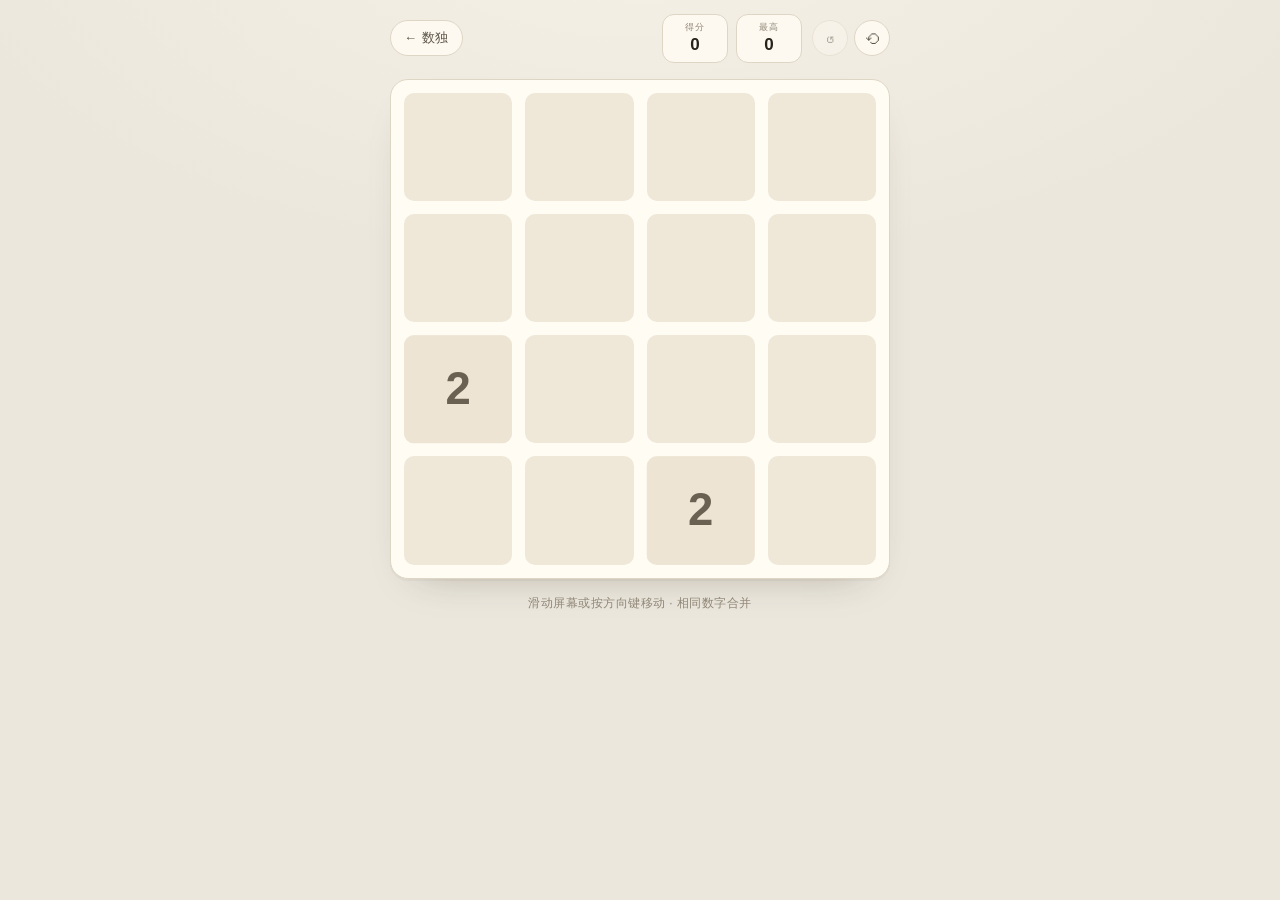
==== sudoku/2048.html @ 5904b2ea "Add update notification bar and a 2048 game with smooth transform animations" ====
<!DOCTYPE html>
<html lang="zh-CN">
<head>
<meta charset="UTF-8">
<meta name="viewport" content="width=device-width, initial-scale=1, viewport-fit=cover">
<meta name="theme-color" content="#ebe7dd">
<meta name="description" content="纸感 2048，滑动合并数字，支持撤销与最高分记录。">
<link rel="manifest" href="manifest.json">
<link rel="icon" href="icons/favicon-32.png" sizes="32x32">
<link rel="apple-touch-icon" href="icons/apple-touch-icon.png">
<title>2048 · Paper</title>
<link rel="stylesheet" href="2048.css">
</head>
<body>
<main class="game">
  <header class="bar">
    <a class="back" href="index.html" aria-label="返回数独">← 数独</a>
    <div class="scores">
      <div class="score"><span class="k">得分</span><strong id="score">0</strong></div>
      <div class="score"><span class="k">最高</span><strong id="best">0</strong></div>
    </div>
    <div class="actions">
      <button class="round" id="undoBtn" type="button" aria-label="撤销上一步" title="撤销">↺</button>
      <button class="round" id="restartBtn" type="button" aria-label="重新开始" title="重新开始">⟲</button>
    </div>
  </header>

  <section class="board-wrap">
    <div class="board" id="board" role="application" aria-label="2048 棋盘，滑动或使用方向键移动数字">
      <div class="cells" id="cells" aria-hidden="true"></div>
      <div class="tiles" id="tiles"></div>
      <div class="overlay" id="overlay" hidden>
        <div class="ov-card">
          <p class="ov-title" id="overlayTitle"></p>
          <p class="ov-sub" id="overlaySub"></p>
          <div class="ov-actions">
            <button class="ghost" id="keepBtn" type="button" hidden>继续玩</button>
            <button class="primary" id="againBtn" type="button">再来一局</button>
          </div>
        </div>
      </div>
    </div>
  </section>

  <p class="tip">滑动屏幕或按方向键移动 · 相同数字合并</p>
</main>

<script src="js/2048.js"></script>
</body>
</html>
---- sudoku/2048.css ----
:root {
  --bg: #ebe7dd;
  --surface: #fffcf4;
  --surface-soft: #f7f2e7;
  --ink: #26231d;
  --ink-soft: #5c5548;
  --muted: #918878;
  --line: #ded6c5;
  --line-strong: #cfc4ad;
  --accent: #b45a2f;
  --accent-strong: #9c4720;
  --ui-font: "Helvetica Neue", "PingFang SC", "Hiragino Sans GB", "Microsoft YaHei", sans-serif;
  --serif: "Songti SC", "Noto Serif SC", Georgia, serif;
  --gap: 10px;
}

* {
  box-sizing: border-box;
}

html,
body {
  margin: 0;
  min-height: 100%;
}

body {
  min-height: 100dvh;
  display: flex;
  justify-content: center;
  padding: max(14px, env(safe-area-inset-top)) 14px max(18px, env(safe-area-inset-bottom));
  background:
    radial-gradient(1200px 600px at 50% -10%, #f6f1e6 0%, transparent 60%),
    var(--bg);
  color: var(--ink);
  font-family: var(--ui-font);
  -webkit-font-smoothing: antialiased;
  -webkit-tap-highlight-color: transparent;
  overscroll-behavior: none;
}

.game {
  width: min(100%, 500px);
  display: flex;
  flex-direction: column;
}

/* ---------- 顶栏 ---------- */

.bar {
  display: flex;
  align-items: center;
  gap: 10px;
}

.back {
  flex: none;
  padding: 8px 13px;
  border: 1px solid var(--line);
  border-radius: 999px;
  background: rgba(255, 252, 244, 0.86);
  color: var(--ink-soft);
  font-size: 13px;
  letter-spacing: 0.04em;
  text-decoration: none;
  white-space: nowrap;
}

.back:active {
  background: var(--surface);
}

.scores {
  display: flex;
  gap: 8px;
  margin-left: auto;
}

.score {
  min-width: 66px;
  padding: 6px 12px 7px;
  border: 1px solid var(--line);
  border-radius: 12px;
  background: rgba(255, 252, 244, 0.86);
  text-align: center;
}

.score .k {
  display: block;
  font-size: 9px;
  letter-spacing: 0.16em;
  color: var(--muted);
}

.score strong {
  display: block;
  margin-top: 1px;
  font-size: 17px;
  font-weight: 650;
  font-variant-numeric: tabular-nums;
  line-height: 1.15;
}

.actions {
  display: flex;
  gap: 6px;
}

.round {
  width: 36px;
  height: 36px;
  padding: 0;
  border: 1px solid var(--line);
  border-radius: 50%;
  background: rgba(255, 252, 244, 0.86);
  color: var(--ink-soft);
  font-size: 17px;
  line-height: 1;
  cursor: pointer;
}

.round:active {
  transform: translateY(1px);
}

.round:disabled {
  opacity: 0.45;
  cursor: default;
}

/* ---------- 棋盘 ---------- */

.board-wrap {
  margin-top: 16px;
}

.board {
  --gap: 10px;
  position: relative;
  width: 100%;
  aspect-ratio: 1 / 1;
  padding: var(--gap);
  border: 1px solid var(--line);
  border-radius: 18px;
  background: var(--surface);
  box-shadow: 0 2px 0 rgba(60, 45, 25, 0.04), 0 18px 40px -28px rgba(60, 45, 25, 0.4);
  touch-action: none;
  user-select: none;
  -webkit-user-select: none;
  overflow: hidden;
}

.cells {
  position: absolute;
  inset: var(--gap);
  display: grid;
  grid-template-columns: repeat(4, 1fr);
  grid-template-rows: repeat(4, 1fr);
  gap: var(--gap);
}

.cell {
  border-radius: 10px;
  background: #efe8d9;
}

.tiles {
  position: absolute;
  inset: var(--gap);
  pointer-events: none;
}

.tile {
  position: absolute;
  top: 0;
  left: 0;
  width: 70px;
  height: 70px;
  transform: translate3d(0, 0, 0);
  transition: transform 110ms cubic-bezier(0.2, 0.65, 0.3, 1);
  will-change: transform;
}

.tiles.no-anim .tile {
  transition: none !important;
}

.face {
  position: absolute;
  inset: 0;
  display: grid;
  place-items: center;
  border-radius: 10px;
  font-family: var(--ui-font);
  font-weight: 700;
  font-variant-numeric: tabular-nums;
  line-height: 1;
  background: #eee4d4;
  color: #6b6152;
  transition: background-color 120ms ease, color 120ms ease;
}

.face > span {
  display: block;
  transform: translateY(-0.02em);
}

.face.pop {
  animation: tile-pop 160ms ease-out;
}

.face.spawn {
  animation: tile-spawn 170ms cubic-bezier(0.2, 0.9, 0.3, 1.2);
}

@keyframes tile-pop {
  0% {
    transform: scale(1);
  }
  50% {
    transform: scale(1.12);
  }
  100% {
    transform: scale(1);
  }
}

@keyframes tile-spawn {
  0% {
    opacity: 0;
    transform: scale(0.2);
  }
  100% {
    opacity: 1;
    transform: scale(1);
  }
}

/* 数字配色 */

.face.v2 { background: #eee4d4; color: #6b6152; }
.face.v4 { background: #ede0c8; color: #655b4b; }
.face.v8 { background: #f2b179; color: #5a3a1c; }
.face.v16 { background: #f59563; color: #4f3217; }
.face.v32 { background: #f67c5f; color: #47230f; }
.face.v64 { background: #f65e3b; color: #fff8ee; }
.face.v128 { background: #edcf72; color: #4a3413; }
.face.v256 { background: #edcc61; color: #42300f; }
.face.v512 { background: #edc850; color: #3b2b0c; }
.face.v1024 { background: #edc53f; color: #332509; }
.face.v2048 { background: #edc22e; color: #2b2007; }
.face.v-super { background: #3c3a32; color: #fdf7e7; }

/* ---------- 结束 / 胜利浮层 ---------- */

.overlay {
  position: absolute;
  inset: 0;
  z-index: 5;
  display: grid;
  place-items: center;
  padding: 20px;
  border-radius: 18px;
  background: rgba(255, 252, 244, 0.9);
  backdrop-filter: blur(2px);
  animation: overlay-in 180ms ease both;
}

.overlay[hidden] {
  display: none;
}

@keyframes overlay-in {
  from { opacity: 0; }
  to { opacity: 1; }
}

.ov-card {
  text-align: center;
}

.ov-title {
  margin: 0;
  font-family: var(--serif);
  font-size: 26px;
  font-weight: 600;
  letter-spacing: 0.06em;
}

.ov-sub {
  margin: 8px 0 0;
  font-size: 13px;
  color: var(--muted);
}

.ov-actions {
  display: flex;
  gap: 10px;
  justify-content: center;
  margin-top: 20px;
}

.ghost,
.primary {
  padding: 10px 18px;
  border-radius: 999px;
  font-size: 13px;
  font-weight: 500;
  cursor: pointer;
}

.ghost {
  border: 1px solid var(--line-strong);
  background: transparent;
  color: var(--ink-soft);
}

.primary {
  border: 1px solid transparent;
  background: var(--accent);
  color: #fff9ee;
}

.primary:active,
.ghost:active {
  transform: translateY(1px);
}

/* ---------- 底部提示 ---------- */

.tip {
  margin: 16px 4px 0;
  font-size: 12px;
  letter-spacing: 0.04em;
  color: var(--muted);
  text-align: center;
}

/* ---------- 窄屏 ---------- */

@media (max-width: 380px) {
  .bar {
    gap: 7px;
  }
  .back {
    padding: 7px 10px;
    font-size: 12px;
  }
  .score {
    min-width: 56px;
    padding: 5px 9px 6px;
  }
  .score strong {
    font-size: 15px;
  }
  .round {
    width: 32px;
    height: 32px;
    font-size: 15px;
  }
  .board-wrap {
    margin-top: 12px;
  }
}

/* ---------- 减少动态效果 ---------- */

@media (prefers-reduced-motion: reduce) {
  .tile,
  .face {
    transition-duration: 0.001ms !important;
  }
  .face.pop,
  .face.spawn,
  .overlay {
    animation-duration: 0.001ms !important;
  }
}
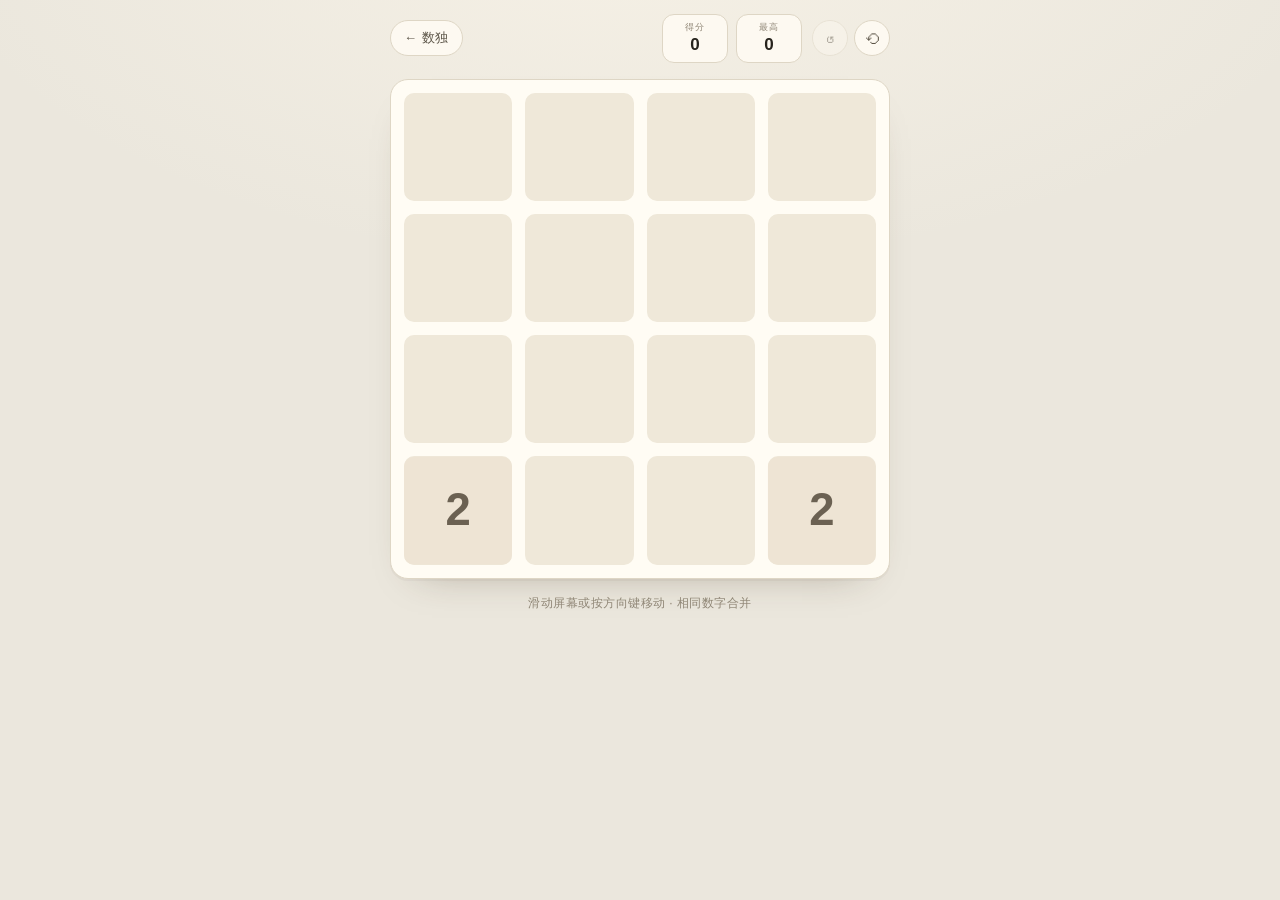
==== commit 5bd88822: "Add a dedicated 2048 leaderboard tab with local and global scores" ====
--- a/sudoku/2048.html
+++ b/sudoku/2048.html
@@ -37,6 +37,11 @@
             <button class="ghost" id="keepBtn" type="button" hidden>继续玩</button>
             <button class="primary" id="againBtn" type="button">再来一局</button>
           </div>
+          <div class="ov-global" id="ovGlobal" hidden>
+            <input class="ov-nick" id="ovNick" type="text" maxlength="12" autocomplete="off" placeholder="昵称（2-12 字）" />
+            <button class="ov-submit" id="ovSubmit" type="button">提交全球榜</button>
+            <p class="ov-msg" id="ovMsg" hidden></p>
+          </div>
         </div>
       </div>
     </div>
@@ -45,6 +50,8 @@
   <p class="tip">滑动屏幕或按方向键移动 · 相同数字合并</p>
 </main>
 
+<script src="js/config.js"></script>
+<script src="js/remote.js"></script>
 <script src="js/2048.js"></script>
 </body>
 </html>
--- a/sudoku/2048.css
+++ b/sudoku/2048.css
@@ -326,6 +326,63 @@
   transform: translateY(1px);
 }
 
+.ov-global {
+  display: flex;
+  flex-direction: column;
+  align-items: center;
+  gap: 8px;
+  margin-top: 16px;
+}
+
+.ov-global[hidden] {
+  display: none;
+}
+
+.ov-nick {
+  width: 100%;
+  max-width: 220px;
+  padding: 9px 12px;
+  border: 1px solid var(--line);
+  border-radius: 10px;
+  background: #fffdf6;
+  color: var(--ink);
+  font-size: 16px;
+  text-align: center;
+}
+
+.ov-nick:focus {
+  outline: none;
+  border-color: var(--accent);
+}
+
+.ov-submit {
+  padding: 9px 16px;
+  border: 1px solid transparent;
+  border-radius: 999px;
+  background: var(--accent);
+  color: #fff9ee;
+  font-size: 12px;
+  font-weight: 600;
+  cursor: pointer;
+}
+
+.ov-submit:disabled {
+  opacity: 0.5;
+  cursor: default;
+}
+
+.ov-msg {
+  margin: 0;
+  max-width: 240px;
+  font-size: 11px;
+  line-height: 1.5;
+  color: var(--muted);
+}
+
+.ov-msg.error {
+  color: #b02b1f;
+}
+
 /* ---------- 底部提示 ---------- */
 
 .tip {
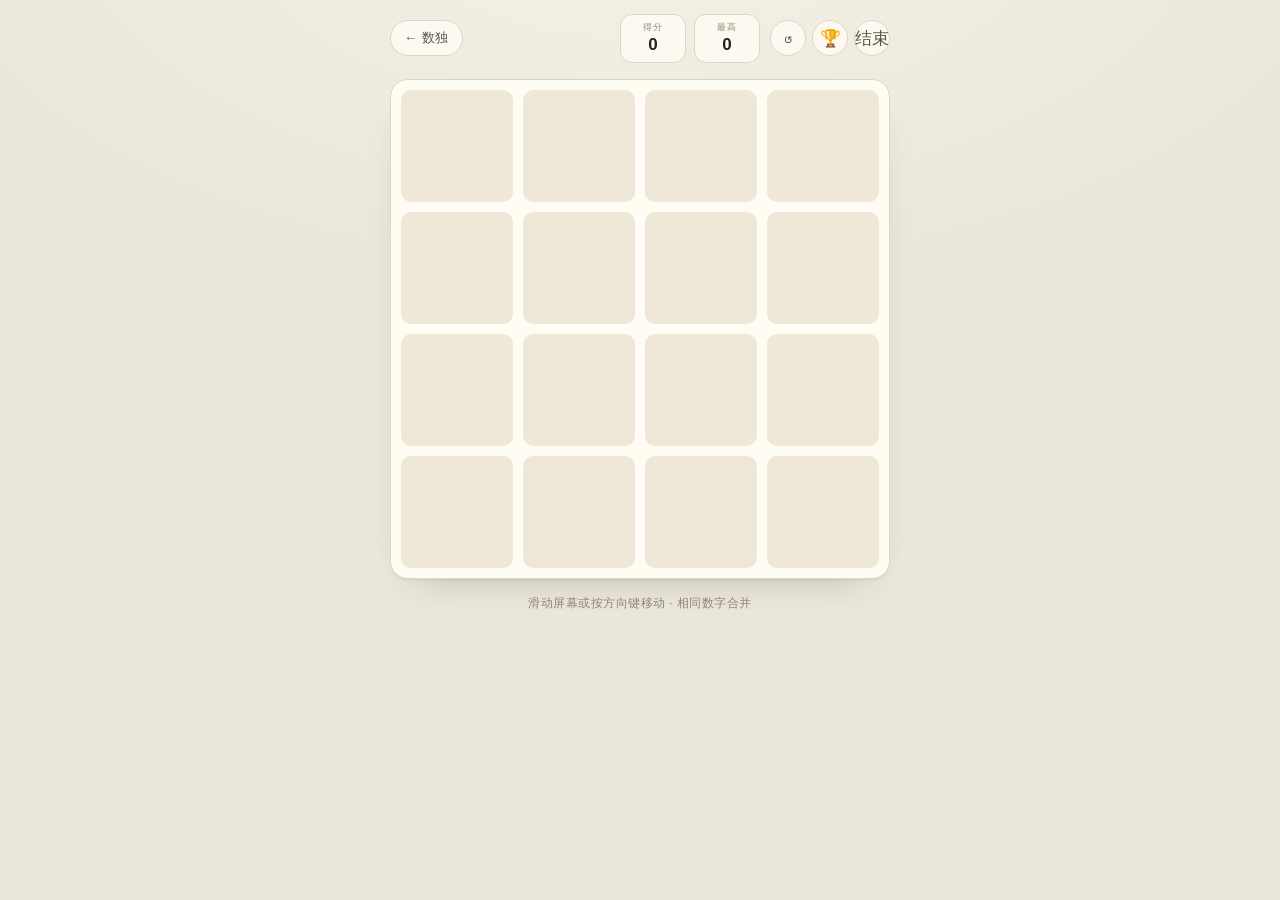
==== commit 77c3ce89: "feat: 2048 顶栏加排行榜/结束按钮，修复全球榜入口" ====
--- a/sudoku/2048.html
+++ b/sudoku/2048.html
@@ -14,14 +14,15 @@
 <body>
 <main class="game">
   <header class="bar">
-    <a class="back" href="index.html" aria-label="返回数独">← 数独</a>
+    <a class="back" href="index.html" aria-label="返回数独">←<span class="back-text"> 数独</span></a>
     <div class="scores">
       <div class="score"><span class="k">得分</span><strong id="score">0</strong></div>
       <div class="score"><span class="k">最高</span><strong id="best">0</strong></div>
     </div>
     <div class="actions">
       <button class="round" id="undoBtn" type="button" aria-label="撤销上一步" title="撤销">↺</button>
-      <button class="round" id="restartBtn" type="button" aria-label="重新开始" title="重新开始">⟲</button>
+      <button class="round" id="lbBtn" type="button" aria-label="排行榜" title="排行榜">🏆</button>
+      <button class="round wide" id="endBtn" type="button" aria-label="结束当前这一局" title="结束这一局">结束</button>
     </div>
   </header>
 
@@ -50,6 +51,28 @@
   <p class="tip">滑动屏幕或按方向键移动 · 相同数字合并</p>
 </main>
 
+<div class="lb" id="lb" hidden>
+  <div class="lb-card" role="dialog" aria-modal="true" aria-labelledby="lbTitle">
+    <header class="lb-head">
+      <div>
+        <h2 class="lb-title" id="lbTitle">2048 排行榜</h2>
+        <p class="lb-sub" id="lbSub">本机前 10 名</p>
+      </div>
+      <button class="lb-close" id="lbClose" type="button" aria-label="关闭排行榜">×</button>
+    </header>
+
+    <div class="lb-scopes" role="tablist" aria-label="排行榜范围">
+      <button class="lb-scope is-active" id="lbLocal" type="button" role="tab" aria-selected="true">本机</button>
+      <button class="lb-scope" id="lbGlobal" type="button" role="tab" aria-selected="false">全球</button>
+    </div>
+
+    <p class="lb-msg" id="lbMsg" hidden></p>
+    <ol class="lb-list" id="lbList"></ol>
+    <p class="lb-empty" id="lbEmpty" hidden>还没有记录</p>
+    <p class="lb-note" id="lbNote" hidden>结束一局后，在结算面板填写昵称即可提交全球榜。</p>
+  </div>
+</div>
+
 <script src="js/config.js"></script>
 <script src="js/remote.js"></script>
 <script src="js/2048.js"></script>
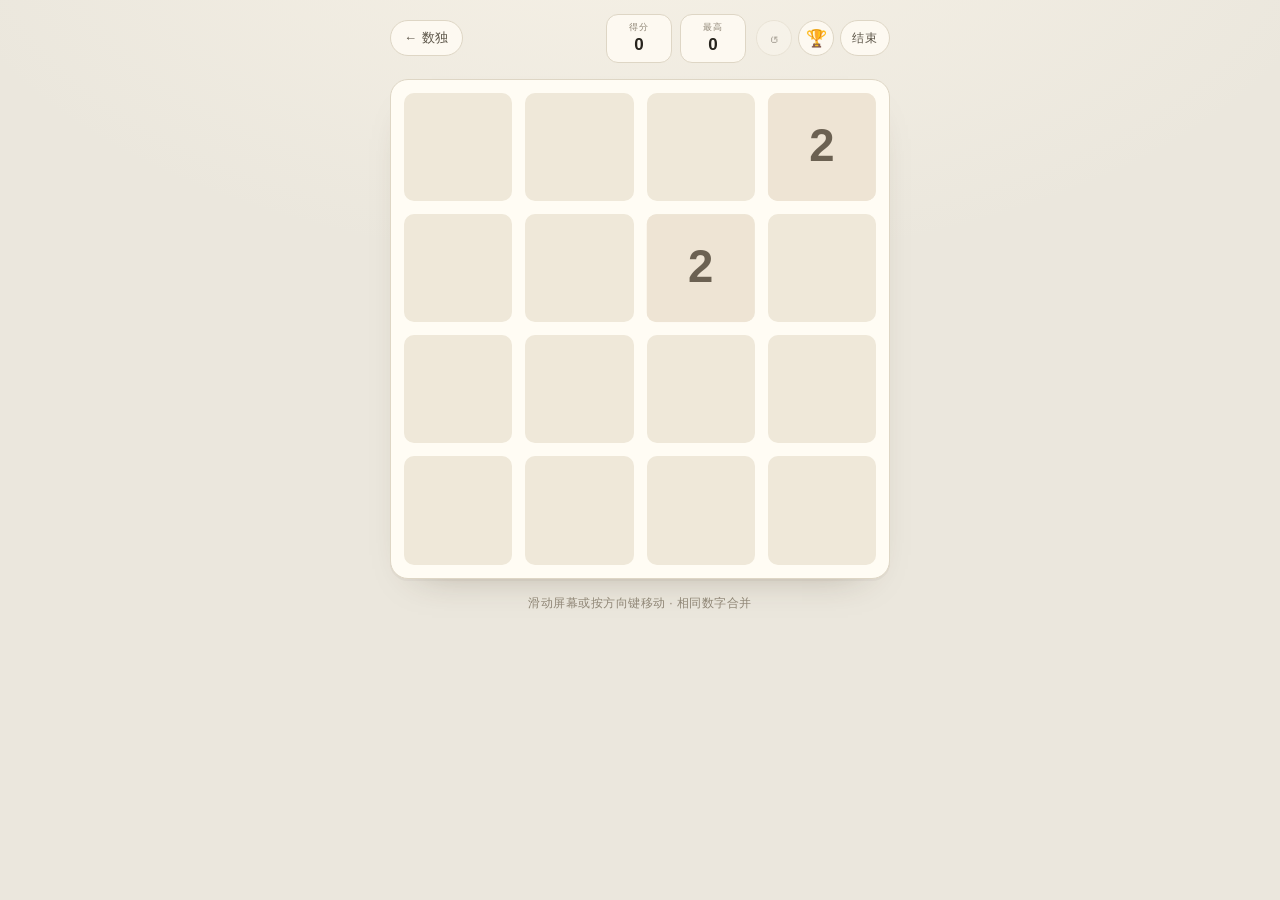
==== commit ee91eb35: "sudoku: 同步最新代码 添加启动Loader庆祝动画修复排行榜 (cache v16)" ====
--- a/sudoku/2048.html
+++ b/sudoku/2048.html
@@ -12,6 +12,10 @@
 <link rel="stylesheet" href="2048.css">
 </head>
 <body>
+<div class="app-loader" id="appLoader" aria-hidden="false">
+  <div class="loader-tile" aria-label="加载中"></div>
+  <div class="loader-brand">paper · 2048</div>
+</div>
 <main class="game">
   <header class="bar">
     <a class="back" href="index.html" aria-label="返回数独">←<span class="back-text"> 数独</span></a>
--- a/sudoku/2048.css
+++ b/sudoku/2048.css
@@ -393,30 +393,226 @@
   text-align: center;
 }
 
+.round.wide {
+  width: auto;
+  padding: 0 11px;
+  border-radius: 999px;
+  font-size: 12px;
+  letter-spacing: 0.08em;
+}
+
+/* ---------- 排行榜 ---------- */
+
+.lb {
+  position: fixed;
+  inset: 0;
+  z-index: 60;
+  display: grid;
+  place-items: center;
+  padding: 18px;
+  background: rgba(38, 35, 29, 0.4);
+  backdrop-filter: blur(3px);
+  -webkit-backdrop-filter: blur(3px);
+}
+
+.lb[hidden] {
+  display: none;
+}
+
+.lb-card {
+  width: min(100%, 420px);
+  max-height: 78vh;
+  display: flex;
+  flex-direction: column;
+  padding: 18px 18px 16px;
+  border-radius: 18px;
+  background: var(--surface);
+  box-shadow: 0 18px 40px rgba(38, 35, 29, 0.22);
+}
+
+.lb-head {
+  display: flex;
+  align-items: flex-start;
+  gap: 12px;
+}
+
+.lb-title {
+  margin: 0;
+  font-size: 17px;
+  font-weight: 700;
+  letter-spacing: 0.02em;
+}
+
+.lb-sub {
+  margin: 3px 0 0;
+  font-size: 11px;
+  color: var(--muted);
+  letter-spacing: 0.06em;
+}
+
+.lb-close {
+  margin-left: auto;
+  width: 32px;
+  height: 32px;
+  padding: 0;
+  border: 1px solid var(--line);
+  border-radius: 50%;
+  background: transparent;
+  color: var(--ink-soft);
+  font-size: 18px;
+  line-height: 1;
+  cursor: pointer;
+}
+
+.lb-scopes {
+  display: flex;
+  gap: 4px;
+  margin: 12px 0 8px;
+  padding: 4px;
+  border-radius: 999px;
+  background: var(--surface-soft);
+}
+
+.lb-scope {
+  flex: 1;
+  padding: 7px 0;
+  border: 0;
+  border-radius: 999px;
+  background: transparent;
+  color: var(--muted);
+  font: inherit;
+  font-size: 12px;
+  letter-spacing: 0.08em;
+  cursor: pointer;
+}
+
+.lb-scope.is-active {
+  background: var(--surface);
+  color: var(--ink);
+  font-weight: 650;
+  box-shadow: 0 1px 3px rgba(38, 35, 29, 0.08);
+}
+
+.lb-msg {
+  margin: 4px 0 6px;
+  font-size: 12px;
+  color: var(--muted);
+  text-align: center;
+}
+
+.lb-msg.error {
+  color: var(--accent);
+}
+
+.lb-list {
+  margin: 0;
+  padding: 0;
+  list-style: none;
+  overflow-y: auto;
+  overscroll-behavior: contain;
+}
+
+.lb-row {
+  display: grid;
+  grid-template-columns: 30px 1fr auto;
+  align-items: center;
+  gap: 8px;
+  padding: 9px 6px;
+  border-bottom: 1px solid var(--line);
+}
+
+.lb-row:last-child {
+  border-bottom: 0;
+}
+
+.lb-rank {
+  font-size: 13px;
+  color: var(--muted);
+  text-align: center;
+  font-variant-numeric: tabular-nums;
+}
+
+.lb-rank.is-top {
+  font-size: 15px;
+}
+
+.lb-name {
+  font-size: 14px;
+  font-weight: 600;
+  overflow: hidden;
+  text-overflow: ellipsis;
+  white-space: nowrap;
+}
+
+.lb-meta {
+  margin-top: 2px;
+  font-size: 10px;
+  color: var(--muted);
+  letter-spacing: 0.04em;
+}
+
+.lb-score {
+  font-size: 17px;
+  font-weight: 700;
+  font-variant-numeric: tabular-nums;
+}
+
+.lb-empty {
+  margin: 18px 0 10px;
+  font-size: 13px;
+  color: var(--muted);
+  text-align: center;
+}
+
+.lb-note {
+  margin: 10px 0 0;
+  font-size: 11px;
+  line-height: 1.5;
+  color: var(--muted);
+  text-align: center;
+}
+
 /* ---------- 窄屏 ---------- */
 
 @media (max-width: 380px) {
   .bar {
-    gap: 7px;
+    gap: 6px;
   }
   .back {
-    padding: 7px 10px;
+    padding: 7px 9px;
     font-size: 12px;
   }
   .score {
-    min-width: 56px;
-    padding: 5px 9px 6px;
+    min-width: 52px;
+    padding: 5px 8px 6px;
+  }
+  .score .k {
+    font-size: 8px;
+    letter-spacing: 0.1em;
   }
   .score strong {
     font-size: 15px;
+  }
+  .actions {
+    gap: 4px;
   }
   .round {
     width: 32px;
     height: 32px;
-    font-size: 15px;
+    font-size: 14px;
+  }
+  .round.wide {
+    padding: 0 8px;
+    font-size: 11px;
   }
   .board-wrap {
     margin-top: 12px;
+  }
+}
+
+@media (max-width: 340px) {
+  .back-text {
+    display: none;
   }
 }
 
@@ -433,3 +629,179 @@
     animation-duration: 0.001ms !important;
   }
 }
+
+/* ---------- 启动 Loader（2048） ---------- */
+
+.app-loader {
+  position: fixed;
+  inset: 0;
+  z-index: 99999;
+  display: flex;
+  flex-direction: column;
+  align-items: center;
+  justify-content: center;
+  gap: 22px;
+  background:
+    radial-gradient(1200px 600px at 50% -10%, #f6f1e6 0%, transparent 60%),
+    #ebe7dd;
+  transition: opacity 0.45s ease, visibility 0.45s ease;
+}
+
+.app-loader[hidden] {
+  display: flex !important;
+  opacity: 0;
+  visibility: hidden;
+  pointer-events: none;
+}
+
+.loader-tile {
+  position: relative;
+  width: 62px;
+  height: 62px;
+  border-radius: 8px;
+  background: #eee4da;
+  color: #776e65;
+  display: grid;
+  place-items: center;
+  font-family: "Helvetica Neue", Arial, sans-serif;
+  font-weight: 700;
+  letter-spacing: -0.02em;
+  box-shadow: 0 1px 0 rgba(0, 0, 0, 0.05), 0 3px 12px rgba(119, 110, 101, 0.18);
+  animation: loader-tile-cycle 1.05s ease forwards;
+}
+
+@keyframes loader-tile-cycle {
+  0%   { background: #eee4da; color: #776e65; }
+  8%   { background: #ede0c8; color: #776e65; }
+  16%  { background: #f2b179; color: #f9f6f2; }
+  24%  { background: #f59563; color: #f9f6f2; }
+  32%  { background: #f67c5f; color: #f9f6f2; }
+  40%  { background: #f65e3b; color: #f9f6f2; }
+  48%  { background: #edcf72; color: #f9f6f2; font-size: 26px; }
+  56%  { background: #edcc61; color: #f9f6f2; font-size: 24px; }
+  64%  { background: #edc850; color: #f9f6f2; font-size: 22px; }
+  72%  { background: #edc53f; color: #f9f6f2; font-size: 20px; }
+  80%  { background: #edc22e; color: #f9f6f2; font-size: 18px; }
+  92%  { transform: scale(1); }
+  100% { transform: scale(1.02); }
+}
+
+.loader-tile::after {
+  content: "2048";
+  position: absolute;
+  inset: 0;
+  display: grid;
+  place-items: center;
+  font-size: 18px;
+  opacity: 0;
+  transform: scale(0.7);
+  animation: loader-text-pop 0.28s cubic-bezier(0.2, 1.4, 0.4, 1) 0.82s forwards;
+}
+
+@keyframes loader-text-pop {
+  0%   { opacity: 0; transform: scale(0.7); }
+  60%  { opacity: 1; transform: scale(1.12); }
+  100% { opacity: 1; transform: scale(1); }
+}
+
+.loader-brand {
+  font-size: 9px;
+  letter-spacing: 0.34em;
+  color: #9c9079;
+  text-transform: uppercase;
+  opacity: 0;
+  animation: loader-brand-fade 0.5s ease 1.1s forwards;
+}
+
+@keyframes loader-brand-fade {
+  from { opacity: 0; transform: translateY(4px); }
+  to   { opacity: 1; transform: translateY(0); }
+}
+
+/* ---------- 庆祝动画 ---------- */
+
+.celebrate-layer {
+  position: fixed;
+  inset: 0;
+  pointer-events: none;
+  z-index: 9999;
+  overflow: hidden;
+}
+
+.confetti {
+  position: absolute;
+  left: 50%;
+  top: 50%;
+  width: 10px;
+  height: 14px;
+  margin-left: -5px;
+  margin-top: -7px;
+  border-radius: 2px;
+  opacity: 0;
+  will-change: transform, opacity;
+}
+
+@keyframes confetti-burst {
+  0% { opacity: 1; transform: translate(0, 0) scale(0.4) rotate(0deg); }
+  30% { opacity: 1; }
+  100% { opacity: 0; transform: translate(var(--cx), var(--cy)) scale(1) rotate(var(--crx)); }
+}
+
+.confetti.burst {
+  animation: confetti-burst var(--cd, 1200ms) cubic-bezier(0.16, 0.84, 0.44, 1) forwards;
+}
+
+.confetti.fall {
+  top: -20px;
+  left: var(--fx, 50%);
+  margin-left: 0;
+  margin-top: 0;
+  animation: confetti-fall var(--fd, 3200ms) cubic-bezier(0.22, 0.61, 0.36, 1) var(--fdelay, 0ms) forwards;
+}
+
+@keyframes confetti-fall {
+  0% { opacity: 0; transform: translate(0, 0) rotate(0deg); }
+  10% { opacity: 1; }
+  100% { opacity: 0; transform: translate(var(--fsway, 0px), 110vh) rotate(var(--frx, 720deg)); }
+}
+
+.sparkle {
+  position: absolute;
+  left: 50%;
+  top: 50%;
+  width: 6px;
+  height: 6px;
+  margin-left: -3px;
+  margin-top: -3px;
+  border-radius: 50%;
+  background: radial-gradient(circle, currentColor 0%, transparent 70%);
+  opacity: 0;
+  will-change: transform, opacity;
+  animation: sparkle-ring 900ms ease-out forwards;
+}
+
+@keyframes sparkle-ring {
+  0% { opacity: 1; transform: translate(0, 0) scale(0.3); }
+  60% { opacity: 0.9; }
+  100% { opacity: 0; transform: translate(var(--sx), var(--sy)) scale(1.2); }
+}
+
+@keyframes victory-pulse-2048 {
+  0% { box-shadow: 0 0 0 0 rgba(237, 194, 46, 0.6); }
+  60% { box-shadow: 0 0 0 32px rgba(237, 194, 46, 0); }
+  100% { box-shadow: 0 0 0 0 rgba(237, 194, 46, 0); }
+}
+
+.celebrate-pulse {
+  animation: victory-pulse-2048 900ms ease-out 3;
+}
+
+@keyframes victory-bounce-2048 {
+  0% { transform: translateY(0); }
+  40% { transform: translateY(-8px) scale(1.03); }
+  100% { transform: translateY(0) scale(1); }
+}
+
+.celebrate-bounce {
+  animation: overlay-in 180ms ease both, victory-bounce-2048 600ms cubic-bezier(0.34, 1.56, 0.64, 1) 180ms both;
+}
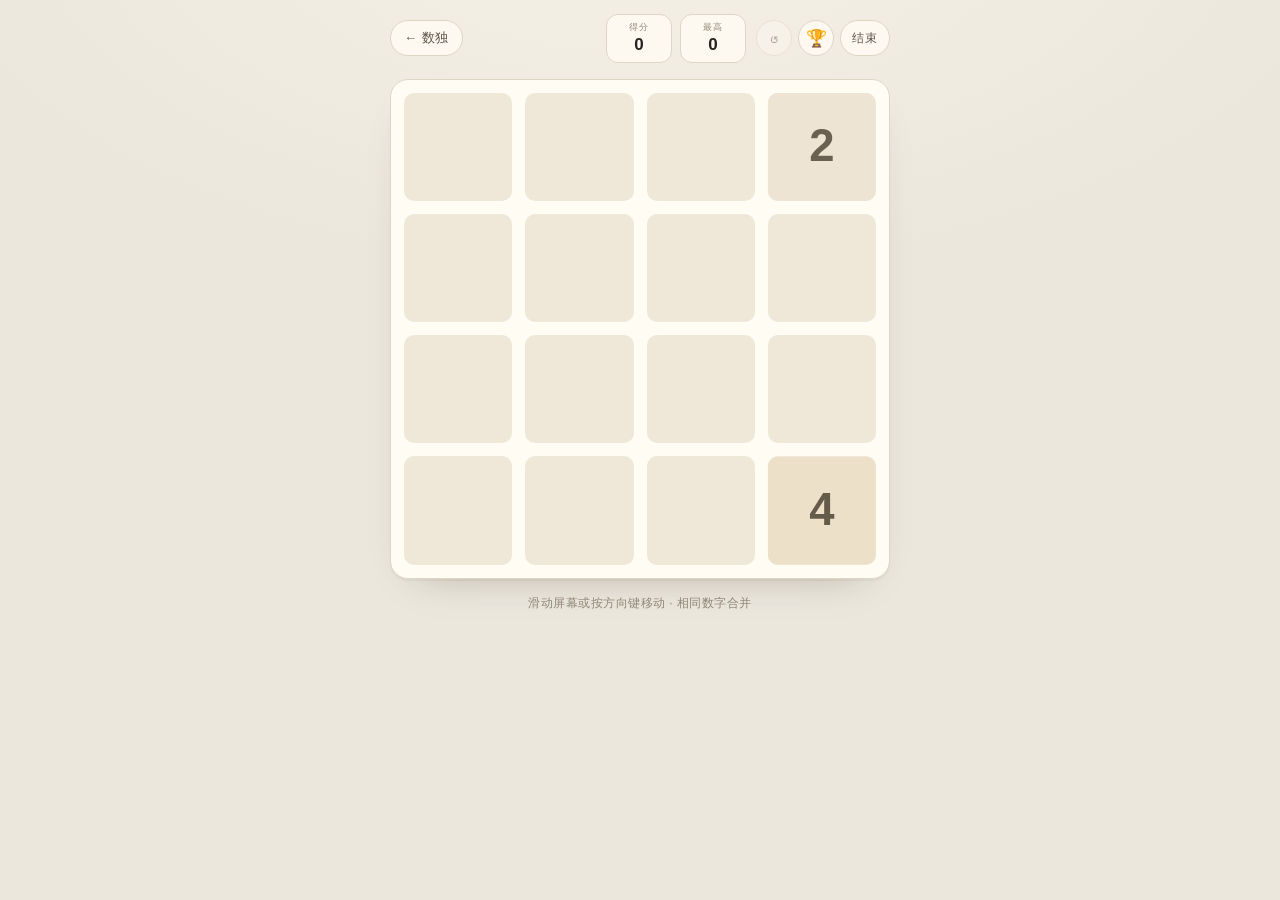
==== commit c456fe26: "sudoku: loader 完全内嵌 HTML，旧缓存下也能显示并自动消失 (SW v17)" ====
--- a/sudoku/2048.html
+++ b/sudoku/2048.html
@@ -10,12 +10,41 @@
 <link rel="apple-touch-icon" href="icons/apple-touch-icon.png">
 <title>2048 · Paper</title>
 <link rel="stylesheet" href="2048.css">
+<style>
+.app-loader{position:fixed;inset:0;z-index:99999;display:flex;flex-direction:column;align-items:center;justify-content:center;gap:22px;background:radial-gradient(1200px 600px at 50% -10%,#f6f1e6 0%,transparent 60%),#ebe7dd;transition:opacity .45s ease,visibility .45s ease}
+.app-loader[hidden]{display:flex!important;opacity:0;visibility:hidden;pointer-events:none}
+.loader-tile{position:relative;width:62px;height:62px;border-radius:8px;background:#eee4da;color:#776e65;display:grid;place-items:center;font-family:"Helvetica Neue",Arial,sans-serif;font-weight:700;letter-spacing:-.02em;box-shadow:0 1px 0 rgba(0,0,0,.05),0 3px 12px rgba(119,110,101,.18);animation:loader-tile-cycle 1.05s ease forwards}
+@keyframes loader-tile-cycle{0%{background:#eee4da;color:#776e65}8%{background:#ede0c8;color:#776e65}16%{background:#f2b179;color:#f9f6f2}24%{background:#f59563;color:#f9f6f2}32%{background:#f67c5f;color:#f9f6f2}40%{background:#f65e3b;color:#f9f6f2}48%{background:#edcf72;color:#f9f6f2;font-size:26px}56%{background:#edcc61;color:#f9f6f2;font-size:24px}64%{background:#edc850;color:#f9f6f2;font-size:22px}72%{background:#edc53f;color:#f9f6f2;font-size:20px}80%{background:#edc22e;color:#f9f6f2;font-size:18px}92%{transform:scale(1)}100%{transform:scale(1.02)}}
+.loader-tile::after{content:"2048";position:absolute;inset:0;display:grid;place-items:center;font-size:18px;opacity:0;transform:scale(.7);animation:loader-text-pop .28s cubic-bezier(.2,1.4,.4,1) .82s forwards}
+@keyframes loader-text-pop{0%{opacity:0;transform:scale(.7)}60%{opacity:1;transform:scale(1.12)}100%{opacity:1;transform:scale(1)}}
+.loader-brand{font-size:9px;letter-spacing:.34em;color:#9c9079;text-transform:uppercase;opacity:0;animation:loader-brand-fade .5s ease 1.1s forwards}
+@keyframes loader-brand-fade{from{opacity:0;transform:translateY(4px)}to{opacity:1;transform:translateY(0)}}
+</style>
 </head>
 <body>
 <div class="app-loader" id="appLoader" aria-hidden="false">
   <div class="loader-tile" aria-label="加载中"></div>
   <div class="loader-brand">paper · 2048</div>
 </div>
+<script>
+  (function () {
+    var el = document.getElementById('appLoader');
+    if (!el) return;
+    var done = false;
+    function hide() {
+      if (done) return;
+      done = true;
+      el.setAttribute('hidden', '');
+      setTimeout(function () { el.parentNode && el.parentNode.removeChild(el); }, 800);
+    }
+    if (window.matchMedia && window.matchMedia('(prefers-reduced-motion: reduce)').matches) { hide(); return; }
+    var t0 = Date.now();
+    function ready() { setTimeout(hide, Math.max(0, 800 - (Date.now() - t0))); }
+    if (document.readyState !== 'loading') ready();
+    else document.addEventListener('DOMContentLoaded', ready, { once: true });
+    setTimeout(hide, 3000);
+  })();
+</script>
 <main class="game">
   <header class="bar">
     <a class="back" href="index.html" aria-label="返回数独">←<span class="back-text"> 数独</span></a>
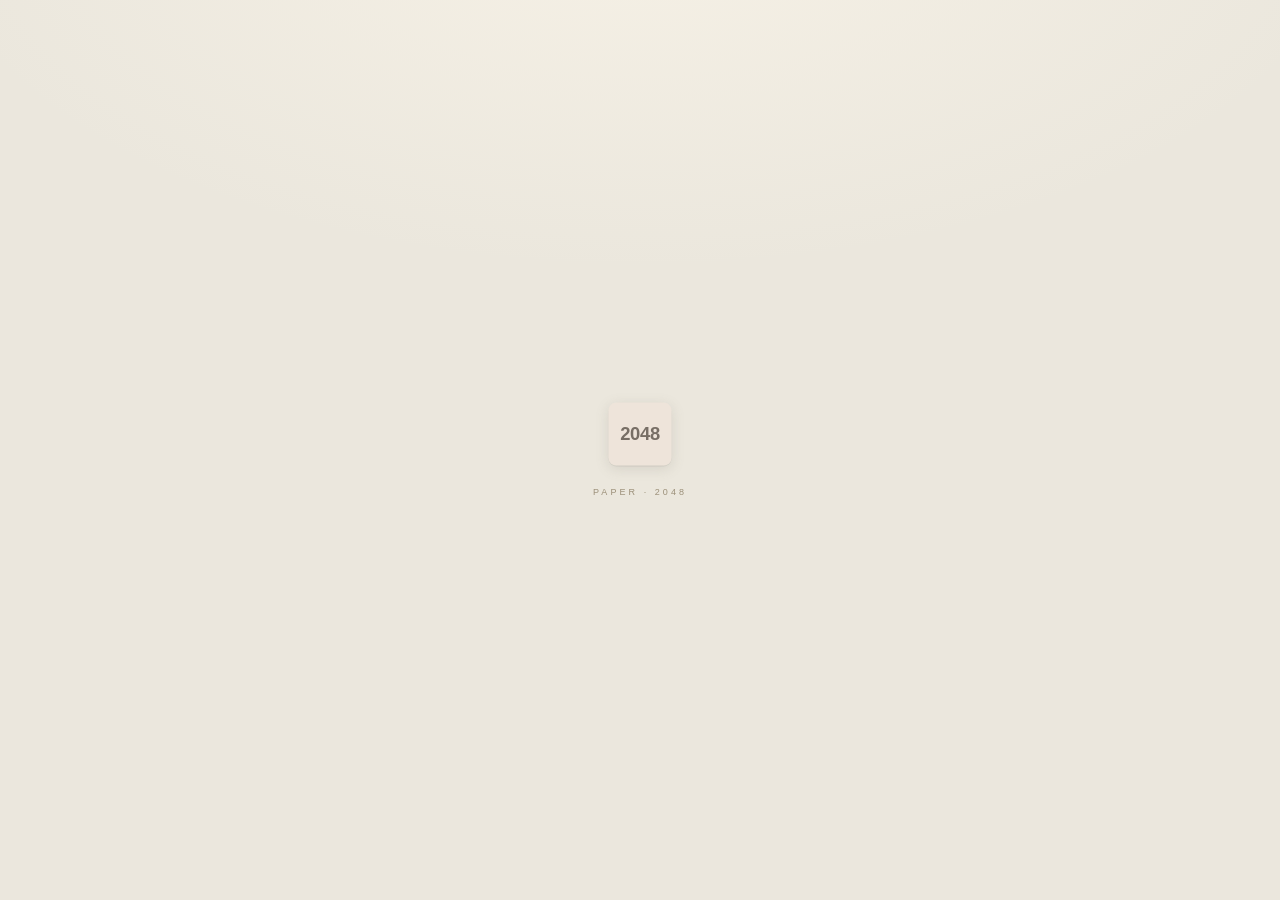
==== commit 56a3bb7a: "sudoku: loader 动画放慢到约 3 秒 (SW v18)" ====
--- a/sudoku/2048.html
+++ b/sudoku/2048.html
@@ -13,11 +13,11 @@
 <style>
 .app-loader{position:fixed;inset:0;z-index:99999;display:flex;flex-direction:column;align-items:center;justify-content:center;gap:22px;background:radial-gradient(1200px 600px at 50% -10%,#f6f1e6 0%,transparent 60%),#ebe7dd;transition:opacity .45s ease,visibility .45s ease}
 .app-loader[hidden]{display:flex!important;opacity:0;visibility:hidden;pointer-events:none}
-.loader-tile{position:relative;width:62px;height:62px;border-radius:8px;background:#eee4da;color:#776e65;display:grid;place-items:center;font-family:"Helvetica Neue",Arial,sans-serif;font-weight:700;letter-spacing:-.02em;box-shadow:0 1px 0 rgba(0,0,0,.05),0 3px 12px rgba(119,110,101,.18);animation:loader-tile-cycle 1.05s ease forwards}
+.loader-tile{position:relative;width:62px;height:62px;border-radius:8px;background:#eee4da;color:#776e65;display:grid;place-items:center;font-family:"Helvetica Neue",Arial,sans-serif;font-weight:700;letter-spacing:-.02em;box-shadow:0 1px 0 rgba(0,0,0,.05),0 3px 12px rgba(119,110,101,.18);animation:loader-tile-cycle 2.4s ease forwards}
 @keyframes loader-tile-cycle{0%{background:#eee4da;color:#776e65}8%{background:#ede0c8;color:#776e65}16%{background:#f2b179;color:#f9f6f2}24%{background:#f59563;color:#f9f6f2}32%{background:#f67c5f;color:#f9f6f2}40%{background:#f65e3b;color:#f9f6f2}48%{background:#edcf72;color:#f9f6f2;font-size:26px}56%{background:#edcc61;color:#f9f6f2;font-size:24px}64%{background:#edc850;color:#f9f6f2;font-size:22px}72%{background:#edc53f;color:#f9f6f2;font-size:20px}80%{background:#edc22e;color:#f9f6f2;font-size:18px}92%{transform:scale(1)}100%{transform:scale(1.02)}}
-.loader-tile::after{content:"2048";position:absolute;inset:0;display:grid;place-items:center;font-size:18px;opacity:0;transform:scale(.7);animation:loader-text-pop .28s cubic-bezier(.2,1.4,.4,1) .82s forwards}
+.loader-tile::after{content:"2048";position:absolute;inset:0;display:grid;place-items:center;font-size:18px;opacity:0;transform:scale(.7);animation:loader-text-pop .7s cubic-bezier(.2,1.4,.4,1) 1.9s forwards}
 @keyframes loader-text-pop{0%{opacity:0;transform:scale(.7)}60%{opacity:1;transform:scale(1.12)}100%{opacity:1;transform:scale(1)}}
-.loader-brand{font-size:9px;letter-spacing:.34em;color:#9c9079;text-transform:uppercase;opacity:0;animation:loader-brand-fade .5s ease 1.1s forwards}
+.loader-brand{font-size:9px;letter-spacing:.34em;color:#9c9079;text-transform:uppercase;opacity:0;animation:loader-brand-fade .7s ease 2.3s forwards}
 @keyframes loader-brand-fade{from{opacity:0;transform:translateY(4px)}to{opacity:1;transform:translateY(0)}}
 </style>
 </head>
@@ -39,10 +39,10 @@
     }
     if (window.matchMedia && window.matchMedia('(prefers-reduced-motion: reduce)').matches) { hide(); return; }
     var t0 = Date.now();
-    function ready() { setTimeout(hide, Math.max(0, 800 - (Date.now() - t0))); }
+    function ready() { setTimeout(hide, Math.max(0, 3000 - (Date.now() - t0))); }
     if (document.readyState !== 'loading') ready();
     else document.addEventListener('DOMContentLoaded', ready, { once: true });
-    setTimeout(hide, 3000);
+    setTimeout(hide, 4500);
   })();
 </script>
 <main class="game">
--- a/sudoku/2048.css
+++ b/sudoku/2048.css
@@ -666,58 +666,30 @@
   font-family: "Helvetica Neue", Arial, sans-serif;
   font-weight: 700;
   letter-spacing: -0.02em;
-  box-shadow: 0 1px 0 rgba(0, 0, 0, 0.05), 0 3px 12px rgba(119, 110, 101, 0.18);
-  animation: loader-tile-cycle 1.05s ease forwards;
-}
-
+  box-shadow:
+    0 1px 0 rgba(0, 0, 0, 0.05),
+    0 3px 12px rgba(119, 110, 101, 0.18);
+  animation: loader-tile-cycle 2.4s ease forwards;
+}
+
+/* 背景色从 2→4→…→2048 的配色依次过一遍，最后定格在 2048 的金黄 */
 @keyframes loader-tile-cycle {
-  0%   { background: #eee4da; color: #776e65; }
-  8%   { background: #ede0c8; color: #776e65; }
-  16%  { background: #f2b179; color: #f9f6f2; }
-  24%  { background: #f59563; color: #f9f6f2; }
-  32%  { background: #f67c5f; color: #f9f6f2; }
-  40%  { background: #f65e3b; color: #f9f6f2; }
-  48%  { background: #edcf72; color: #f9f6f2; font-size: 26px; }
-  56%  { background: #edcc61; color: #f9f6f2; font-size: 24px; }
-  64%  { background: #edc850; color: #f9f6f2; font-size: 22px; }
-  72%  { background: #edc53f; color: #f9f6f2; font-size: 20px; }
-  80%  { background: #edc22e; color: #f9f6f2; font-size: 18px; }
+  0%   { background: #eee4da; color: #776e65; }        /* 2 */
+  8%   { background: #ede0c8; color: #776e65; }        /* 4 */
+  16%  { background: #f2b179; color: #f9f6f2; }        /* 8 */
+  24%  { background: #f59563; color: #f9f6f2; }        /* 16 */
+  32%  { background: #f67c5f; color: #f9f6f2; }        /* 32 */
+  40%  { background: #f65e3b; color: #f9f6f2; }        /* 64 */
+  48%  { background: #edcf72; color: #f9f6f2; font-size: 26px; }  /* 128 */
+  56%  { background: #edcc61; color: #f9f6f2; font-size: 24px; }  /* 256 */
+  64%  { background: #edc850; color: #f9f6f2; font-size: 22px; }  /* 512 */
+  72%  { background: #edc53f; color: #f9f6f2; font-size: 20px; }  /* 1024 */
+  80%  { background: #edc22e; color: #f9f6f2; font-size: 18px; }  /* 2048 */
   92%  { transform: scale(1); }
   100% { transform: scale(1.02); }
 }
 
-.loader-tile::after {
-  content: "2048";
-  position: absolute;
-  inset: 0;
-  display: grid;
-  place-items: center;
-  font-size: 18px;
-  opacity: 0;
-  transform: scale(0.7);
-  animation: loader-text-pop 0.28s cubic-bezier(0.2, 1.4, 0.4, 1) 0.82s forwards;
-}
-
-@keyframes loader-text-pop {
-  0%   { opacity: 0; transform: scale(0.7); }
-  60%  { opacity: 1; transform: scale(1.12); }
-  100% { opacity: 1; transform: scale(1); }
-}
-
-.loader-brand {
-  font-size: 9px;
-  letter-spacing: 0.34em;
-  color: #9c9079;
-  text-transform: uppercase;
-  opacity: 0;
-  animation: loader-brand-fade 0.5s ease 1.1s forwards;
-}
-
-@keyframes loader-brand-fade {
-  from { opacity: 0; transform: translateY(4px); }
-  to   { opacity: 1; transform: translateY(0); }
-}
-
+/* 上面的文字层 — 最终定格显示 "2048" */
 /* ---------- 庆祝动画 ---------- */
 
 .celebrate-layer {
